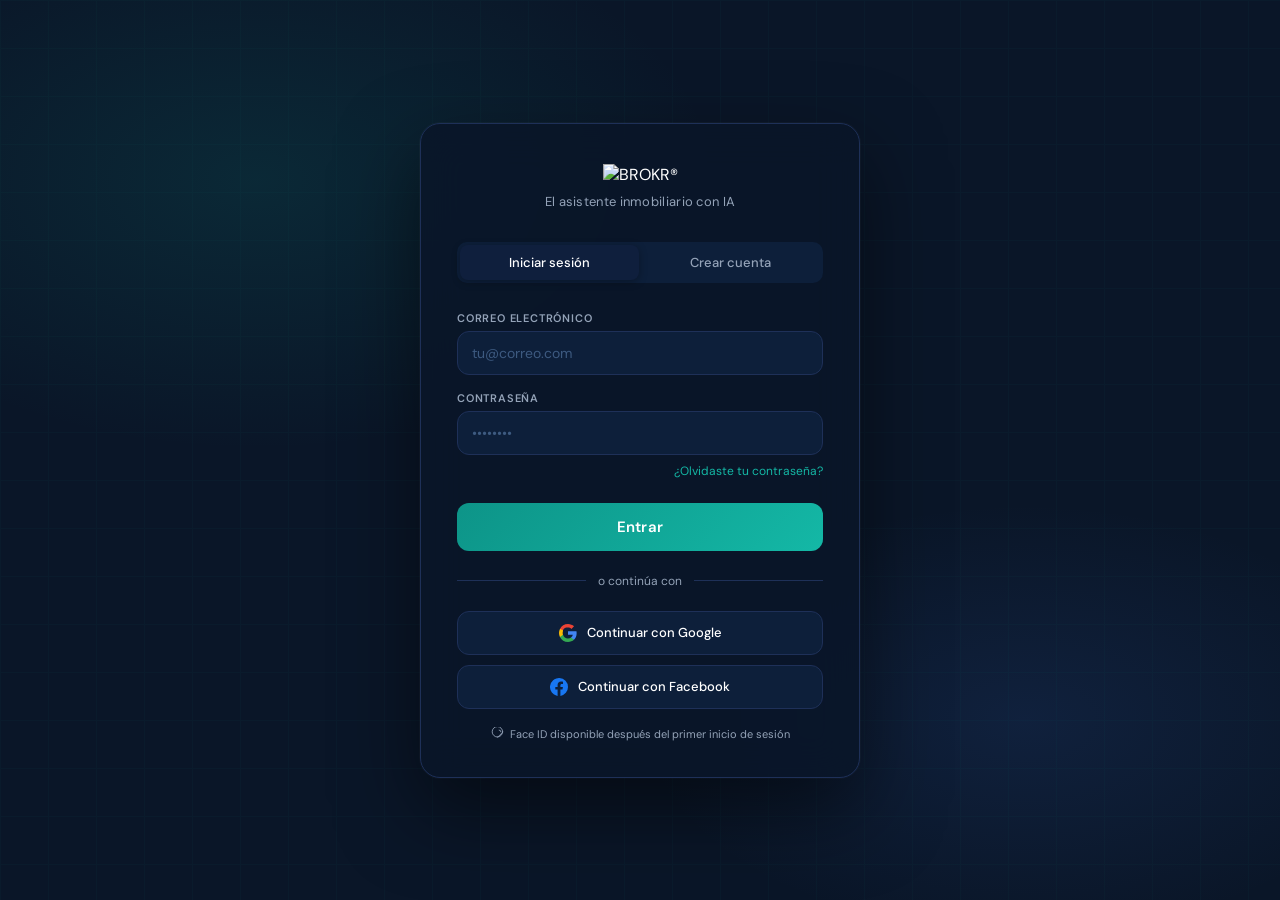
==== admin.html @ 0d46e63c "Add files via upload" ====
<!DOCTYPE html>
<html lang="es">
<head>
<meta charset="UTF-8"/>
<meta name="viewport" content="width=device-width,initial-scale=1"/>
<title>BROKR® Admin</title>
<style>
@import url('https://fonts.googleapis.com/css2?family=DM+Sans:wght@300;400;500;600;700&display=swap');
*{box-sizing:border-box;margin:0;padding:0}
:root{
  --navy:#0a1628;--navy2:#0f1f3d;--navy3:#162338;
  --teal:#0d9488;--teal2:#14b8a6;
  --white:#fff;--muted:#94a3b8;--border:#1e3058;
  --input-bg:#0d1f3a;--radius:10px;
  --free:#64748b;--modulos:#3b6fd4;--pro:#0d9488;--admin:#7c3aed;
  --danger:#ef4444;--warn:#f59e0b;
}
html,body{min-height:100%;background:var(--navy);font-family:'DM Sans',sans-serif;color:var(--white);font-size:14px}

/* Layout */
.app{display:flex;min-height:100vh}
.sidebar{width:220px;min-width:220px;background:var(--navy2);border-right:1px solid var(--border);padding:24px 16px;display:flex;flex-direction:column;gap:4px}
.sidebar .logo{display:flex;align-items:center;gap:10px;padding:0 8px 20px;border-bottom:1px solid var(--border);margin-bottom:8px}
.sidebar .logo img{height:28px}
.sidebar .logo span{font-weight:700;font-size:15px;letter-spacing:.5px}
.sidebar .logo small{font-size:10px;color:var(--teal2);font-weight:600;letter-spacing:1px;display:block;text-transform:uppercase}
.nav-btn{display:flex;align-items:center;gap:9px;padding:9px 12px;border:none;background:none;color:var(--muted);font-size:13px;font-weight:500;border-radius:8px;cursor:pointer;width:100%;text-align:left;transition:all .15s;font-family:inherit}
.nav-btn:hover{background:rgba(255,255,255,.05);color:var(--white)}
.nav-btn.active{background:rgba(13,148,136,.12);color:var(--teal2)}
.sidebar-foot{margin-top:auto;border-top:1px solid var(--border);padding-top:14px}

/* Main */
.main{flex:1;overflow:auto;padding:28px 32px}
.page{display:none}
.page.active{display:block}
.page-hdr{display:flex;align-items:center;justify-content:space-between;margin-bottom:24px;gap:12px;flex-wrap:wrap}
.page-hdr h1{font-size:20px;font-weight:700}
.page-hdr p{font-size:13px;color:var(--muted)}

/* Stats */
.stats{display:grid;grid-template-columns:repeat(auto-fill,minmax(160px,1fr));gap:12px;margin-bottom:28px}
.stat{background:var(--navy2);border:1px solid var(--border);border-radius:var(--radius);padding:16px 18px}
.stat .n{font-size:28px;font-weight:700;line-height:1}
.stat .l{font-size:11px;color:var(--muted);text-transform:uppercase;letter-spacing:.7px;margin-top:4px}
.stat.free .n{color:var(--free)}
.stat.mod .n{color:var(--modulos)}
.stat.pro .n{color:var(--pro)}
.stat.admin .n{color:var(--admin)}

/* Table */
.table-wrap{background:var(--navy2);border:1px solid var(--border);border-radius:var(--radius);overflow:hidden}
.table-top{display:flex;align-items:center;gap:12px;padding:14px 16px;border-bottom:1px solid var(--border);flex-wrap:wrap}
.search-box{flex:1;min-width:180px;display:flex;align-items:center;gap:8px;background:var(--input-bg);border:1px solid var(--border);border-radius:8px;padding:0 12px}
.search-box input{flex:1;background:none;border:none;outline:none;color:var(--white);font-size:13px;padding:8px 0;font-family:inherit}
.search-box input::placeholder{color:#3d5a80}
.filter-sel{background:var(--input-bg);border:1px solid var(--border);border-radius:8px;color:var(--white);padding:8px 10px;font-size:12px;outline:none;font-family:inherit;cursor:pointer}
table{width:100%;border-collapse:collapse}
th{text-align:left;font-size:10px;font-weight:700;color:var(--muted);text-transform:uppercase;letter-spacing:.8px;padding:10px 16px;border-bottom:1px solid var(--border);white-space:nowrap}
td{padding:12px 16px;border-bottom:1px solid rgba(30,48,88,.5);vertical-align:middle}
tr:last-child td{border-bottom:none}
tr:hover td{background:rgba(255,255,255,.02)}
.u-name{font-weight:600;font-size:14px}
.u-email{font-size:12px;color:var(--muted)}
.badge{display:inline-flex;align-items:center;gap:4px;padding:3px 9px;border-radius:20px;font-size:11px;font-weight:700;letter-spacing:.4px;text-transform:uppercase}
.badge.free{background:rgba(100,116,139,.15);color:#94a3b8}
.badge.modulos{background:rgba(59,111,212,.15);color:#7da3f0}
.badge.pro{background:rgba(13,148,136,.15);color:#5eead4}
.badge.admin{background:rgba(124,58,237,.15);color:#c4b5fd}
.badge.activo{background:rgba(16,185,129,.1);color:#6ee7b7}
.badge.inactivo{background:rgba(239,68,68,.1);color:#fca5a5}
.action-btn{background:none;border:1px solid var(--border);color:var(--muted);padding:5px 10px;border-radius:6px;font-size:12px;cursor:pointer;font-family:inherit;transition:all .15s}
.action-btn:hover{border-color:var(--teal);color:var(--teal2);background:rgba(13,148,136,.05)}
.mod-tags{display:flex;flex-wrap:wrap;gap:4px}
.mod-tag{background:rgba(59,111,212,.1);color:#93c5fd;padding:2px 7px;border-radius:4px;font-size:10px;font-weight:600}

/* Modal */
.overlay{display:none;position:fixed;inset:0;background:rgba(0,0,0,.7);z-index:100;align-items:center;justify-content:center;padding:16px}
.overlay.open{display:flex}
.modal{background:var(--navy2);border:1px solid var(--border);border-radius:16px;padding:28px;width:100%;max-width:520px;max-height:90vh;overflow-y:auto;box-shadow:0 32px 80px rgba(0,0,0,.6);animation:modalIn .25s ease}
@keyframes modalIn{from{opacity:0;transform:scale(.96)}to{opacity:1;transform:none}}
.modal h2{font-size:16px;font-weight:700;margin-bottom:4px}
.modal .sub{font-size:12px;color:var(--muted);margin-bottom:22px}
.mfield{margin-bottom:14px}
.mfield label{display:block;font-size:11px;font-weight:600;color:var(--muted);text-transform:uppercase;letter-spacing:.7px;margin-bottom:5px}
.mfield select,.mfield input,.mfield textarea{width:100%;background:var(--input-bg);border:1px solid var(--border);border-radius:8px;color:var(--white);padding:9px 12px;font-size:13px;font-family:inherit;outline:none}
.mfield select:focus,.mfield input:focus,.mfield textarea:focus{border-color:var(--teal)}
.mfield textarea{resize:vertical;min-height:70px}
.modules-grid{display:grid;grid-template-columns:1fr 1fr;gap:8px}
.mod-check{display:flex;align-items:center;gap:8px;padding:8px 10px;background:var(--navy3);border:1px solid var(--border);border-radius:8px;cursor:pointer;transition:border-color .15s}
.mod-check:hover{border-color:var(--teal)}
.mod-check input{accent-color:var(--teal);width:15px;height:15px;cursor:pointer}
.mod-check span{font-size:12px;font-weight:500}
.modal-foot{display:flex;gap:10px;justify-content:flex-end;margin-top:20px;padding-top:16px;border-top:1px solid var(--border)}
.btn-cancel{background:none;border:1px solid var(--border);color:var(--muted);padding:9px 18px;border-radius:8px;font-size:13px;cursor:pointer;font-family:inherit}
.btn-cancel:hover{border-color:var(--white);color:var(--white)}
.btn-save{background:linear-gradient(135deg,var(--teal),var(--teal2));border:none;color:var(--white);padding:9px 22px;border-radius:8px;font-size:13px;font-weight:600;cursor:pointer;font-family:inherit}
.btn-save:disabled{opacity:.5;cursor:not-allowed}
.btn-danger{background:rgba(239,68,68,.1);border:1px solid rgba(239,68,68,.3);color:#fca5a5;padding:9px 16px;border-radius:8px;font-size:13px;cursor:pointer;font-family:inherit}
.toggle-row{display:flex;align-items:center;justify-content:space-between;padding:10px 0}
.toggle-label{font-size:13px;font-weight:500}
.toggle-sub{font-size:11px;color:var(--muted)}
.toggle{position:relative;width:44px;height:24px;flex-shrink:0}
.toggle input{opacity:0;width:0;height:0}
.toggle-slider{position:absolute;inset:0;background:#1e3058;border-radius:24px;cursor:pointer;transition:.2s}
.toggle-slider:before{content:'';position:absolute;width:18px;height:18px;left:3px;top:3px;background:white;border-radius:50%;transition:.2s}
.toggle input:checked + .toggle-slider{background:var(--teal)}
.toggle input:checked + .toggle-slider:before{transform:translateX(20px)}

/* Empty state */
.empty{text-align:center;padding:48px 24px;color:var(--muted)}
.empty svg{opacity:.3;margin-bottom:12px}
.empty p{font-size:13px}

/* Loading */
.loading{text-align:center;padding:40px;color:var(--muted)}
.spin{display:inline-block;width:20px;height:20px;border:2px solid rgba(255,255,255,.2);border-top-color:var(--teal);border-radius:50%;animation:spin .7s linear infinite}
@keyframes spin{to{transform:rotate(360deg)}}

@media(max-width:768px){
  .sidebar{display:none}
  .main{padding:16px}
}
</style>
</head>
<body>
<div class="app">

  <!-- Sidebar -->
  <aside class="sidebar">
    <div class="logo">
      <img src="icon-192.png" alt="BROKR®"/>
      <div>
        <span>BROKR®</span>
        <small>Admin</small>
      </div>
    </div>
    <button class="nav-btn active" onclick="showPage('usuarios')">
      <svg width="15" height="15" fill="none" viewBox="0 0 24 24" stroke="currentColor" stroke-width="2"><path stroke-linecap="round" stroke-linejoin="round" d="M17 20h5v-2a3 3 0 00-5.356-1.857M17 20H7m10 0v-2c0-.656-.126-1.283-.356-1.857M7 20H2v-2a3 3 0 015.356-1.857M7 20v-2c0-.656.126-1.283.356-1.857m0 0a5.002 5.002 0 019.288 0"/></svg>
      Usuarios
    </button>
    <div class="sidebar-foot">
      <button class="nav-btn" onclick="logout()" style="color:#ef4444">
        <svg width="15" height="15" fill="none" viewBox="0 0 24 24" stroke="currentColor" stroke-width="2"><path stroke-linecap="round" stroke-linejoin="round" d="M17 16l4-4m0 0l-4-4m4 4H7m6 4v1a3 3 0 01-3 3H6a3 3 0 01-3-3V7a3 3 0 013-3h4a3 3 0 013 3v1"/></svg>
        Cerrar sesión
      </button>
    </div>
  </aside>

  <!-- Main -->
  <main class="main">

    <!-- USUARIOS PAGE -->
    <div class="page active" id="page-usuarios">
      <div class="page-hdr">
        <div>
          <h1>Usuarios</h1>
          <p>Gestiona planes, módulos y accesos</p>
        </div>
      </div>

      <!-- Stats -->
      <div class="stats" id="stats-grid">
        <div class="stat free"><div class="n" id="cnt-free">—</div><div class="l">Free</div></div>
        <div class="stat mod"><div class="n" id="cnt-mod">—</div><div class="l">Módulos</div></div>
        <div class="stat pro"><div class="n" id="cnt-pro">—</div><div class="l">Pro</div></div>
        <div class="stat admin"><div class="n" id="cnt-admin">—</div><div class="l">Admin</div></div>
      </div>

      <div class="table-wrap">
        <div class="table-top">
          <div class="search-box">
            <svg width="14" height="14" fill="none" viewBox="0 0 24 24" stroke="currentColor" stroke-width="2"><circle cx="11" cy="11" r="8"/><path d="m21 21-4.35-4.35"/></svg>
            <input type="text" id="search-input" placeholder="Buscar por nombre o correo…" oninput="renderTable()"/>
          </div>
          <select class="filter-sel" id="filter-plan" onchange="renderTable()">
            <option value="">Todos los planes</option>
            <option value="free">Free</option>
            <option value="modulos">Módulos</option>
            <option value="pro">Pro</option>
            <option value="admin">Admin</option>
          </select>
        </div>
        <div id="table-container"><div class="loading"><span class="spin"></span></div></div>
      </div>
    </div>

  </main>
</div>

<!-- EDIT USER MODAL -->
<div class="overlay" id="modal-overlay" onclick="if(event.target===this)closeModal()">
  <div class="modal" id="modal-edit">
    <h2 id="modal-title">Editar usuario</h2>
    <div class="sub" id="modal-sub"></div>

    <div class="mfield">
      <label>Plan</label>
      <select id="m-plan" onchange="onPlanChange()">
        <option value="free">Free</option>
        <option value="modulos">Módulos (à la carte)</option>
        <option value="pro">Pro (todos los módulos)</option>
        <option value="admin">Admin</option>
      </select>
    </div>

    <div class="mfield" id="mfield-modulos">
      <label>Módulos activos</label>
      <div class="modules-grid" id="modules-grid"></div>
    </div>

    <div class="toggle-row">
      <div>
        <div class="toggle-label">Exento de pago</div>
        <div class="toggle-sub">El usuario no paga suscripción</div>
      </div>
      <label class="toggle">
        <input type="checkbox" id="m-exento"/>
        <span class="toggle-slider"></span>
      </label>
    </div>

    <div class="toggle-row">
      <div>
        <div class="toggle-label">Cuenta activa</div>
        <div class="toggle-sub">Desactivar bloquea el acceso</div>
      </div>
      <label class="toggle">
        <input type="checkbox" id="m-activo" checked/>
        <span class="toggle-slider"></span>
      </label>
    </div>

    <div class="mfield" style="margin-top:12px">
      <label>Notas internas</label>
      <textarea id="m-notas" placeholder="Ej. Vendedor Grupo Navarro, sin costo…"></textarea>
    </div>

    <div class="modal-foot">
      <button class="btn-cancel" onclick="closeModal()">Cancelar</button>
      <button class="btn-save" id="btn-save-modal" onclick="saveUser()">Guardar cambios</button>
    </div>
  </div>
</div>

<script>
const SB_URL = 'https://urtgysmtnvoqaljuhntz.supabase.co';
const SB_KEY = 'sb_publishable_EVGLfmHVorBpQQWAh-vypA_hANNk_-i';

const ALL_MODULES = [
  {id:'chat',        label:'Chat con IA'},
  {id:'ficha-manual',label:'Fichas manuales'},
  {id:'ficha',       label:'Fichas EasyBroker'},
  {id:'contratos',   label:'Contratos'},
  {id:'avm',         label:'Opinión de valor'},
  {id:'isr',         label:'Calculadora ISR'},
];

let allUsers = [];
let editingUser = null;
let token = '';

// ── AUTH CHECK ──
async function init(){
  token = sessionStorage.getItem('sb_token') || localStorage.getItem('sb_token') || '';
  if(!token){ window.location.href = 'login.html'; return; }

  // Verify admin
  const r = await sbFetch(`usuarios?id=eq.${getUser().id}&select=plan`);
  if(!r.length || r[0].plan !== 'admin'){
    alert('No tienes permisos de administrador.');
    window.location.href = 'login.html';
    return;
  }
  loadUsers();
}

function getUser(){ return JSON.parse(sessionStorage.getItem('sb_user') || localStorage.getItem('sb_user') || '{}'); }

async function sbFetch(path, method='GET', body=null){
  const opts = {
    method,
    headers:{
      'apikey': SB_KEY,
      'Authorization': `Bearer ${token}`,
      'Content-Type': 'application/json',
      'Prefer': 'return=representation',
    }
  };
  if(body) opts.body = JSON.stringify(body);
  const r = await fetch(`${SB_URL}/rest/v1/${path}`, opts);
  const txt = await r.text();
  return txt ? JSON.parse(txt) : [];
}

async function loadUsers(){
  try{
    // Admin can see all users via the view or direct query
    allUsers = await sbFetch('usuarios?order=created_at.desc&limit=500');
    updateStats();
    renderTable();
  } catch(e){ console.error(e); }
}

function updateStats(){
  const counts = {free:0, modulos:0, pro:0, admin:0};
  allUsers.forEach(u => { if(counts[u.plan]!==undefined) counts[u.plan]++; });
  document.getElementById('cnt-free').textContent  = counts.free;
  document.getElementById('cnt-mod').textContent   = counts.modulos;
  document.getElementById('cnt-pro').textContent   = counts.pro;
  document.getElementById('cnt-admin').textContent = counts.admin;
}

function renderTable(){
  const q    = document.getElementById('search-input').value.toLowerCase();
  const plan = document.getElementById('filter-plan').value;
  const filtered = allUsers.filter(u => {
    const matchQ    = !q || (u.nombre+u.email+'').toLowerCase().includes(q);
    const matchPlan = !plan || u.plan === plan;
    return matchQ && matchPlan;
  });

  const container = document.getElementById('table-container');
  if(!filtered.length){
    container.innerHTML = `<div class="empty"><svg width="40" height="40" fill="none" viewBox="0 0 24 24" stroke="currentColor"><path stroke-linecap="round" stroke-linejoin="round" stroke-width="1.5" d="M17 20h5v-2a3 3 0 00-5.356-1.857M17 20H7m10 0v-2c0-.656-.126-1.283-.356-1.857M7 20H2v-2a3 3 0 015.356-1.857M7 20v-2c0-.656.126-1.283.356-1.857m0 0a5.002 5.002 0 019.288 0"/></svg><p>No hay usuarios que coincidan.</p></div>`;
    return;
  }

  container.innerHTML = `
    <table>
      <thead>
        <tr>
          <th>Usuario</th>
          <th>Plan</th>
          <th>Módulos</th>
          <th>Estado</th>
          <th>Exento</th>
          <th>Registro</th>
          <th></th>
        </tr>
      </thead>
      <tbody>
        ${filtered.map(u => `
          <tr>
            <td>
              <div class="u-name">${u.nombre || '—'}</div>
              <div class="u-email">${u.email}</div>
              ${u.telefono ? `<div class="u-email">${u.telefono}</div>` : ''}
            </td>
            <td><span class="badge ${u.plan}">${planLabel(u.plan)}</span></td>
            <td>
              <div class="mod-tags">
                ${(u.modulos||[]).map(m => `<span class="mod-tag">${modLabel(m)}</span>`).join('')}
              </div>
            </td>
            <td><span class="badge ${u.activo?'activo':'inactivo'}">${u.activo?'Activo':'Inactivo'}</span></td>
            <td style="text-align:center">${u.exento ? '✓' : '—'}</td>
            <td style="font-size:11px;color:var(--muted)">${fmtDate(u.created_at)}</td>
            <td><button class="action-btn" onclick='openEdit(${JSON.stringify(u)})'>Editar</button></td>
          </tr>
        `).join('')}
      </tbody>
    </table>`;
}

function planLabel(p){ return {free:'Free',modulos:'Módulos',pro:'Pro',admin:'Admin'}[p]||p; }
function modLabel(m){  return {chat:'Chat','ficha-manual':'F.Manual',ficha:'F.EB',contratos:'Contratos',avm:'AVM',isr:'ISR'}[m]||m; }
function fmtDate(d){ if(!d) return '—'; return new Date(d).toLocaleDateString('es-MX',{day:'2-digit',month:'short',year:'2-digit'}); }

function openEdit(user){
  editingUser = user;
  document.getElementById('modal-title').textContent = user.nombre || user.email;
  document.getElementById('modal-sub').textContent = user.email;
  document.getElementById('m-plan').value = user.plan || 'free';
  document.getElementById('m-exento').checked = !!user.exento;
  document.getElementById('m-activo').checked = user.activo !== false;
  document.getElementById('m-notas').value = user.notas || '';
  buildModulesGrid(user.modulos || []);
  onPlanChange();
  document.getElementById('modal-overlay').classList.add('open');
}

function buildModulesGrid(active){
  const grid = document.getElementById('modules-grid');
  grid.innerHTML = ALL_MODULES.map(m => `
    <label class="mod-check">
      <input type="checkbox" value="${m.id}" ${active.includes(m.id) ? 'checked' : ''}/>
      <span>${m.label}</span>
    </label>
  `).join('');
}

function onPlanChange(){
  const plan = document.getElementById('m-plan').value;
  const modField = document.getElementById('mfield-modulos');

  if(plan === 'pro' || plan === 'admin'){
    // All modules — hide individual selection
    modField.style.display = 'none';
    // Check all
    document.querySelectorAll('#modules-grid input').forEach(cb => cb.checked = true);
  } else if(plan === 'free'){
    modField.style.display = 'block';
    // Uncheck all except ficha-manual
    document.querySelectorAll('#modules-grid input').forEach(cb => {
      cb.checked = cb.value === 'ficha-manual';
    });
  } else {
    modField.style.display = 'block';
  }
}

function getSelectedModules(){
  return Array.from(document.querySelectorAll('#modules-grid input:checked')).map(cb => cb.value);
}

async function saveUser(){
  if(!editingUser) return;
  const btn = document.getElementById('btn-save-modal');
  btn.disabled = true; btn.textContent = 'Guardando…';

  const plan    = document.getElementById('m-plan').value;
  const exento  = document.getElementById('m-exento').checked;
  const activo  = document.getElementById('m-activo').checked;
  const notas   = document.getElementById('m-notas').value.trim();
  let modulos   = getSelectedModules();

  // Pro/Admin get all modules
  if(plan === 'pro' || plan === 'admin'){
    modulos = ALL_MODULES.map(m => m.id);
  }

  try{
    await sbFetch(`usuarios?id=eq.${editingUser.id}`, 'PATCH', {
      plan, modulos, exento, activo, notas,
      updated_at: new Date().toISOString()
    });
    closeModal();
    await loadUsers();
  } catch(e){
    alert('Error guardando: ' + e.message);
  } finally {
    btn.disabled = false; btn.textContent = 'Guardar cambios';
  }
}

function closeModal(){
  document.getElementById('modal-overlay').classList.remove('open');
  editingUser = null;
}

function showPage(name){
  document.querySelectorAll('.page').forEach(p => p.classList.remove('active'));
  document.querySelectorAll('.nav-btn').forEach(b => b.classList.remove('active'));
  document.getElementById(`page-${name}`).classList.add('active');
  event.currentTarget.classList.add('active');
}

function logout(){
  sessionStorage.clear(); localStorage.clear();
  window.location.href = 'login.html';
}

init();
</script>
</body>
</html>
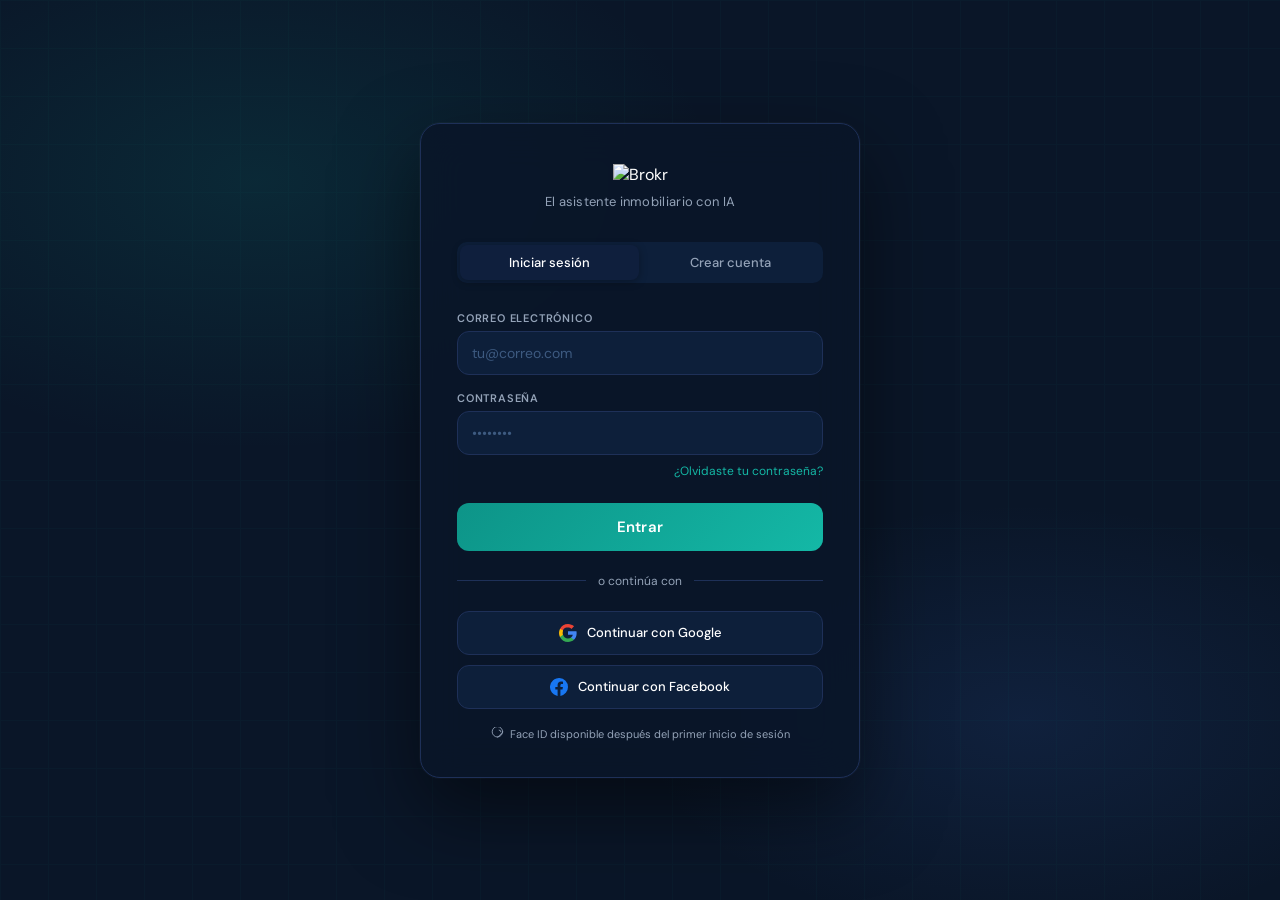
==== commit c3571e3f: "Add files via upload" ====
--- a/admin.html
+++ b/admin.html
@@ -3,7 +3,8 @@
 <head>
 <meta charset="UTF-8"/>
 <meta name="viewport" content="width=device-width,initial-scale=1"/>
-<title>BROKR® Admin</title>
+<title>Brokr Admin</title>
+<link rel="icon" type="image/svg+xml" href="favicon-brokr.svg"/>
 <style>
 @import url('https://fonts.googleapis.com/css2?family=DM+Sans:wght@300;400;500;600;700&display=swap');
 *{box-sizing:border-box;margin:0;padding:0}
@@ -128,9 +129,9 @@
   <!-- Sidebar -->
   <aside class="sidebar">
     <div class="logo">
-      <img src="icon-192.png" alt="BROKR®"/>
+      <img src="icon-192.png" alt="Brokr"/>
       <div>
-        <span>BROKR®</span>
+        <span>Brokr</span>
         <small>Admin</small>
       </div>
     </div>
@@ -253,6 +254,7 @@
   {id:'contratos',   label:'Contratos'},
   {id:'avm',         label:'Opinión de valor'},
   {id:'isr',         label:'Calculadora ISR'},
+  {id:'props',        label:'Mis propiedades'},
 ];
 
 let allUsers = [];
@@ -363,7 +365,7 @@
 }
 
 function planLabel(p){ return {free:'Free',modulos:'Módulos',pro:'Pro',admin:'Admin'}[p]||p; }
-function modLabel(m){  return {chat:'Chat','ficha-manual':'F.Manual',ficha:'F.EB',contratos:'Contratos',avm:'AVM',isr:'ISR'}[m]||m; }
+function modLabel(m){  return {chat:'Chat','ficha-manual':'F.Manual',ficha:'F.EB',contratos:'Contratos',avm:'AVM',isr:'ISR',props:'Mis Prop.'}[m]||m; }
 function fmtDate(d){ if(!d) return '—'; return new Date(d).toLocaleDateString('es-MX',{day:'2-digit',month:'short',year:'2-digit'}); }
 
 function openEdit(user){
@@ -423,6 +425,9 @@
   const activo  = document.getElementById('m-activo').checked;
   const notas   = document.getElementById('m-notas').value.trim();
   let modulos   = getSelectedModules();
+  if(plan === 'free'){
+  modulos = ['ficha-manual'];
+}
 
   // Pro/Admin get all modules
   if(plan === 'pro' || plan === 'admin'){
